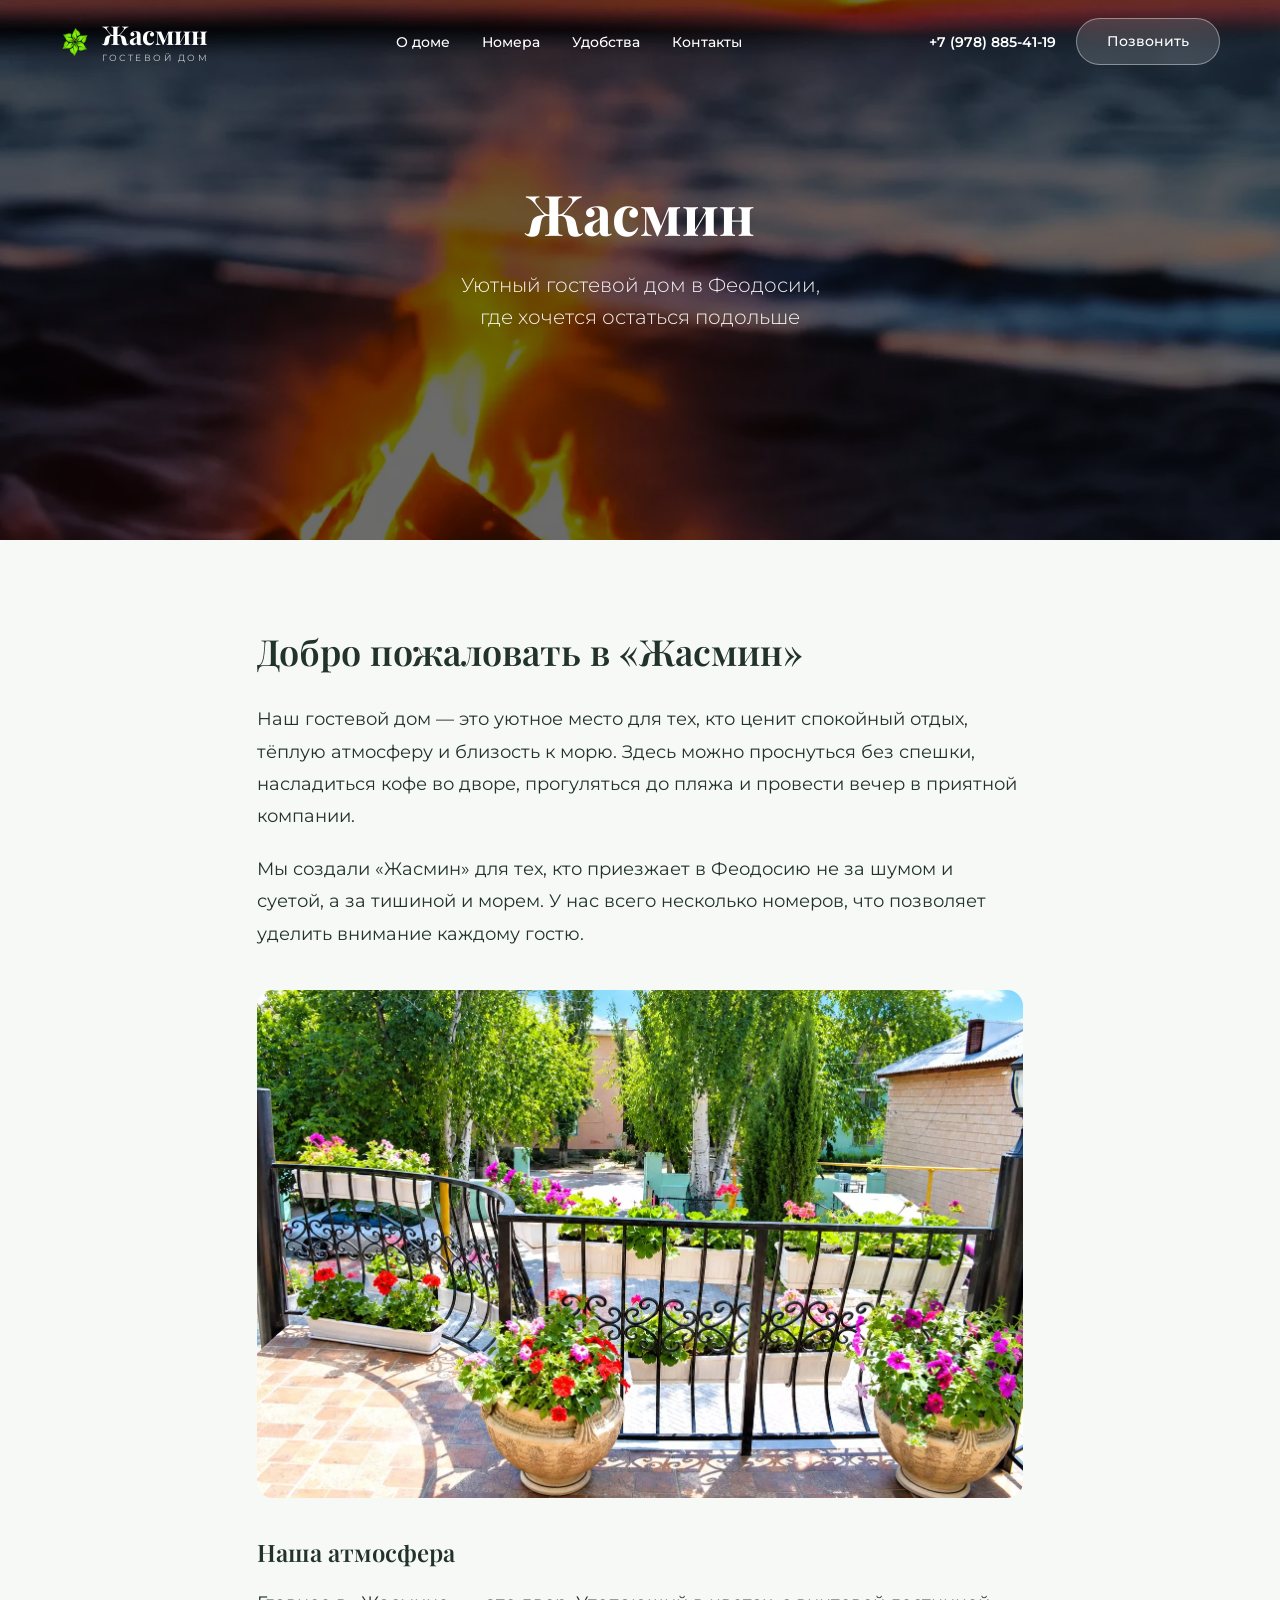
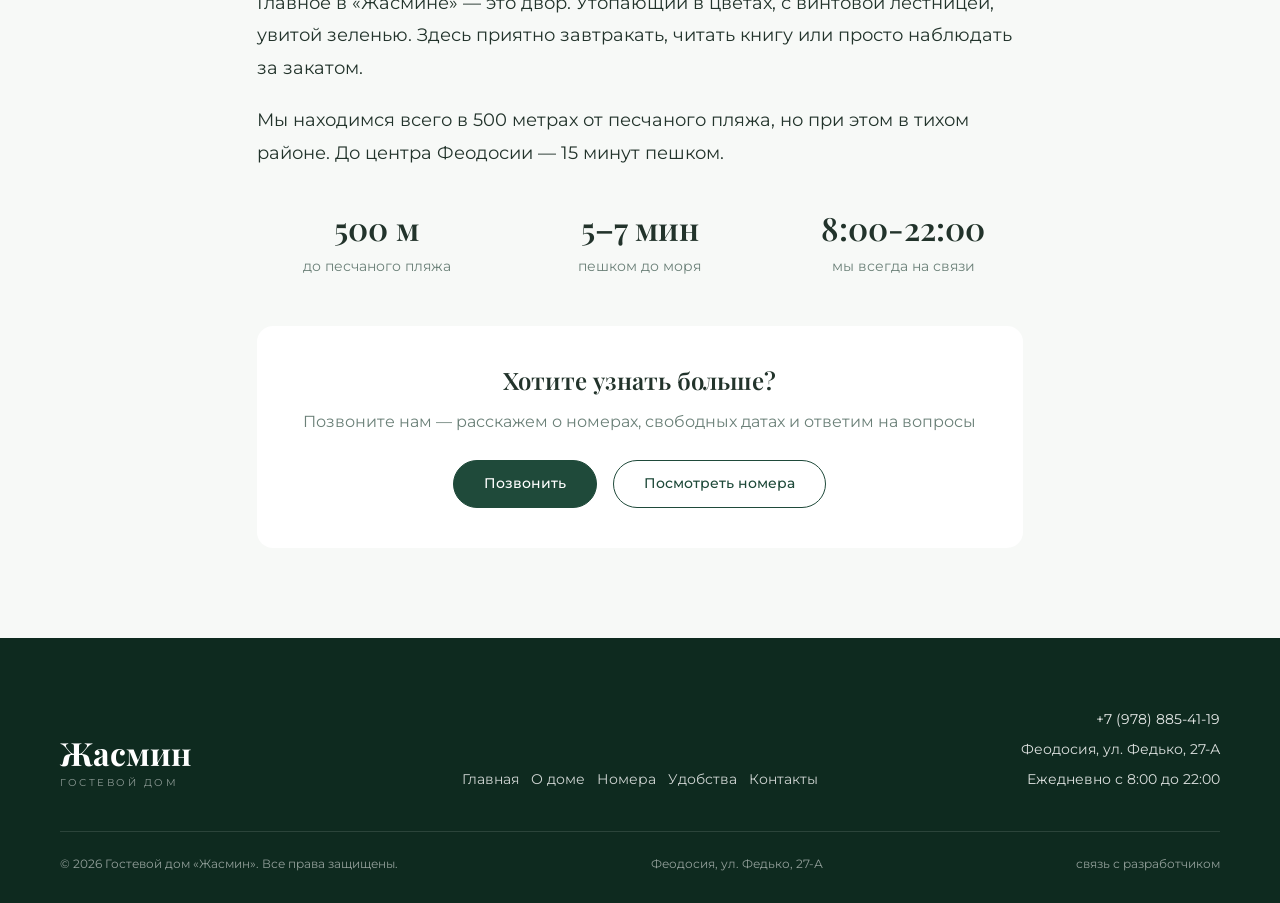
==== about.html @ f184b404 "first commit" ====
<!doctype html>
<html lang="ru">
  <head>
    <meta charset="UTF-8" />
    <meta name="viewport" content="width=device-width, initial-scale=1.0" />
    <title>О доме — Гостевой дом Жасмин в Феодосии</title>
    <meta
      name="description"
      content="Гостевой дом Жасмин в Феодосии — уютное место для тихого отдыха у моря. Узнайте больше о нашем доме и атмосфере."
    />
    <link rel="preconnect" href="https://fonts.googleapis.com" />
    <link rel="preconnect" href="https://fonts.gstatic.com" crossorigin />
    <link
      href="https://fonts.googleapis.com/css2?family=Montserrat:wght@300;400;500;600&family=Playfair+Display:wght@400;600;700&display=swap"
      rel="stylesheet"
    />
    <link rel="stylesheet" href="css/bootstrap.min.css" />
    <link rel="stylesheet" href="css/style.css" />
  </head>
  <body>
    <!-- HEADER -->
    <header class="header header--scrolled">
      <div class="container">
        <div class="header__inner">
          <a href="index.html" class="logo">
            <div class="logo__block">
              <img src="/img/logo.png" style="height: 30px" alt="logo" />
              <div class="logo__text">
                <span class="logo__name">Жасмин</span>
                <span class="logo__sub">гостевой дом</span>
              </div>
            </div>
          </a>
          <nav class="nav">
            <a href="about.html">О доме</a>
            <a href="apartaments.html">Номера</a>
            <a href="facilities.html">Удобства</a>
            <a href="contacts.html">Контакты</a>
          </nav>
          <div class="header__actions">
            <a href="tel:+79788854119" class="phone">+7 (978) 885-41-19</a>
            <a href="tel:+79788854119" class="btn btn--primary">Позвонить</a>
            <button class="burger" aria-label="Меню">
              <span></span><span></span><span></span>
            </button>
          </div>
        </div>
      </div>
    </header>

    <!-- PAGE HEADER -->
    <section class="hero" style="height: 60vh; min-height: 400px">
      <div class="hero__bg">
        <img src="img/about-hero.webp" alt="О доме Жасмин" />
      </div>
      <div class="hero__overlay"></div>
      <div class="hero__content">
        <h1 class="hero__title" style="font-size: 56px">Жасмин</h1>
        <p class="hero__desc">
          Уютный гостевой дом в Феодосии,<br />где хочется остаться подольше
        </p>
      </div>
    </section>

    <!-- MAIN CONTENT -->
    <section class="section">
      <div class="container">
        <div class="row">
          <div class="col-lg-8 mx-auto">
            <h2 style="margin-bottom: 30px">Добро пожаловать в «Жасмин»</h2>

            <p style="font-size: 18px; line-height: 1.8; margin-bottom: 20px">
              Наш гостевой дом — это уютное место для тех, кто ценит спокойный
              отдых, тёплую атмосферу и близость к морю. Здесь можно проснуться
              без спешки, насладиться кофе во дворе, прогуляться до пляжа и
              провести вечер в приятной компании.
            </p>

            <p style="font-size: 18px; line-height: 1.8; margin-bottom: 40px">
              Мы создали «Жасмин» для тех, кто приезжает в Феодосию не за шумом
              и суетой, а за тишиной и морем. У нас всего несколько номеров, что
              позволяет уделить внимание каждому гостю.
            </p>

            <img
              src="img/about-house.webp"
              alt="Двор гостевого дома"
              style="
                border-radius: var(--radius);
                margin-bottom: 40px;
                width: 100%;
              "
            />

            <h3 style="margin-bottom: 20px">Наша атмосфера</h3>

            <p style="font-size: 18px; line-height: 1.8; margin-bottom: 20px">
              Главное в «Жасмине» — это двор. Утопающий в цветах, с винтовой
              лестницей, увитой зеленью. Здесь приятно завтракать, читать книгу
              или просто наблюдать за закатом.
            </p>

            <p style="font-size: 18px; line-height: 1.8; margin-bottom: 40px">
              Мы находимся всего в 500 метрах от песчаного пляжа, но при этом в
              тихом районе. До центра Феодосии — 15 минут пешком.
            </p>

            <!-- Блок с характеристиками -->
            <div class="row g-4 mb-5">
              <div class="col-md-4 text-center">
                <h3
                  style="
                    font-size: 32px;
                    color: var(--color-olive);
                    margin-bottom: 8px;
                  "
                >
                  500 м
                </h3>
                <p style="font-size: 14px; color: var(--color-text-muted)">
                  до песчаного пляжа
                </p>
              </div>
              <div class="col-md-4 text-center">
                <h3
                  style="
                    font-size: 32px;
                    color: var(--color-olive);
                    margin-bottom: 8px;
                  "
                >
                  5–7 мин
                </h3>
                <p style="font-size: 14px; color: var(--color-text-muted)">
                  пешком до моря
                </p>
              </div>
              <div class="col-md-4 text-center">
                <h3
                  style="
                    font-size: 32px;
                    color: var(--color-olive);
                    margin-bottom: 8px;
                  "
                >
                  8:00-22:00
                </h3>
                <p style="font-size: 14px; color: var(--color-text-muted)">
                  мы всегда на связи
                </p>
              </div>
            </div>

            <!-- CTA -->
            <div
              style="
                background: var(--color-white);
                padding: 40px;
                border-radius: var(--radius);
                text-align: center;
              "
            >
              <h3 style="margin-bottom: 15px">Хотите узнать больше?</h3>
              <p style="color: var(--color-text-muted); margin-bottom: 25px">
                Позвоните нам — расскажем о номерах, свободных датах и ответим
                на вопросы
              </p>
              <div class="d-flex gap-3 justify-content-center flex-wrap">
                <a href="tel:+79788854119" class="btn btn--primary"
                  >Позвонить</a
                >
                <a href="apartaments.html" class="btn btn--outline"
                  >Посмотреть номера</a
                >
              </div>
            </div>
          </div>
        </div>
      </div>
    </section>

    <!-- FOOTER -->
    <footer class="footer">
      <div class="container">
        <div class="row g-4 footer__grid">
          <div class="col-md-4 footer__logo">
            <span class="logo__name">Жасмин</span>
            <span class="logo__sub">гостевой дом</span>
          </div>
          <div class="col-md-4">
            <div class="footer__nav">
              <a href="index.html">Главная</a>
              <a href="about.html">О доме</a>
              <a href="apartaments.html">Номера</a>
              <a href="facilities.html">Удобства</a>
              <a href="contacts.html">Контакты</a>
            </div>
          </div>
          <div class="col-md-4">
            <div class="footer__contacts">
              <a href="tel:+79788854119">+7 (978) 885-41-19</a>
              <p>Феодосия, ул. Федько, 27-А</p>
              <p>Ежедневно с 8:00 до 22:00</p>
            </div>
          </div>
        </div>
        <div class="footer__bottom">
          <p>© 2026 Гостевой дом «Жасмин». Все права защищены.</p>
          <p>Феодосия, ул. Федько, 27-А</p>
          <p>
            <a
              href="https://t.me/Spichka_AI"
              target="_blank"
              rel="noopener"
              class="dev-link"
            >
              связь с разработчиком
            </a>
          </p>
        </div>
      </div>
    </footer>

    <script src="js/index.js"></script>
  </body>
</html>
---- css/style.css ----
/* =========================================
   ЖАСМИН — Гостевой дом
   Стили поверх Bootstrap (только сетка)
   Палитра: «Изумрудный сад»
   ========================================= */

/* --- ПЕРЕМЕННЫЕ --- */
:root {
  --color-bg: #f7f9f7;
  --color-white: #ffffff;
  --color-primary: #1f4a3a;
  --color-primary-hover: #14332a;
  --color-accent: #c9a961;
  --color-highlight: #d4e0d6;
  --color-dark: #0e2a1f;
  --color-text: #22332b;
  --color-text-muted: #6b8078;

  --font-display: "Playfair Display", serif;
  --font-sans: "Montserrat", sans-serif;

  --container-width: 1200px;
  --radius: 16px;
  --radius-sm: 8px;
  --transition: all 0.3s ease;
}

/* =========================================
   ПЕРЕОПРЕДЕЛЕНИЕ BOOTSTRAP
   ========================================= */
*,
*::before,
*::after {
  box-sizing: border-box;
}
html {
  scroll-behavior: smooth;
}
html,
body {
  margin: 0;
  padding: 0;
}

body {
  font-family: var(--font-sans);
  background-color: var(--color-bg);
  color: var(--color-text);
  line-height: 1.6;
  font-size: 16px;
  -webkit-font-smoothing: antialiased;
  -moz-osx-font-smoothing: grayscale;
  overscroll-behavior-y: none;
}
@media (prefers-reduced-motion: reduce) {
  html {
    scroll-behavior: auto;
  }
  .fade-in {
    opacity: 1 !important;
    transform: none !important;
    transition: none !important;
  }
}
h1,
h2,
h3,
h4,
h5,
h6 {
  font-family: var(--font-display);
  font-weight: 600;
  line-height: 1.2;
  margin: 0;
  color: var(--color-text);
}

h1 {
  font-size: 56px;
}
h2 {
  font-size: 36px;
}
h3 {
  font-size: 24px;
}

p {
  margin: 0;
}

ul,
ol {
  margin: 0;
  padding: 0;
  list-style: none;
}

a {
  text-decoration: none;
  color: inherit;
  transition: var(--transition);
}

img {
  max-width: 100%;
  height: auto;
  display: block;
}

.container,
.container-fluid {
  max-width: var(--container-width);
  width: 100%;
  margin-left: auto;
  margin-right: auto;
  padding-left: 20px;
  padding-right: 20px;
}
.container-fluid {
  max-width: 100%;
}

.btn:focus,
.btn:focus-visible {
  box-shadow: none;
  outline: none;
}
.btn:focus-visible {
  outline: 2px solid var(--color-accent);
  outline-offset: 2px;
}
a.btn {
  text-decoration: none;
}

/* =========================================
   ТИПОГРАФИКА
   ========================================= */
.section-subtitle {
  font-size: 13px;
  text-transform: uppercase;
  letter-spacing: 3px;
  color: var(--color-accent);
  font-weight: 500;
  margin-bottom: 10px;
}

.section-title {
  font-size: 42px;
  margin-bottom: 20px;
  color: var(--color-text);
}

.subsection-title {
  font-size: 24px;
  margin: 30px 0 15px;
  color: var(--color-text);
}

/* =========================================
   КНОПКИ
   ========================================= */
.btn {
  display: inline-flex;
  align-items: center;
  justify-content: center;
  gap: 8px;
  padding: 13px 30px;
  border-radius: 50px;
  font-family: var(--font-sans);
  font-size: 14px;
  font-weight: 500;
  line-height: 1.4;
  cursor: pointer;
  border: 1.5px solid transparent;
  transition: var(--transition);
  text-align: center;
  white-space: nowrap;
}

.btn--primary {
  background-color: var(--color-primary);
  border-color: var(--color-primary);
  color: var(--color-white);
}
.btn--primary:hover {
  background-color: var(--color-primary-hover);
  border-color: var(--color-primary-hover);
  color: var(--color-white);
}

.btn--outline {
  background-color: transparent;
  border-color: var(--color-primary);
  color: var(--color-primary);
}
.btn--outline:hover {
  background-color: var(--color-primary);
  color: var(--color-white);
}

.btn--white {
  background-color: var(--color-white);
  border-color: var(--color-white);
  color: var(--color-primary);
}
.btn--white:hover {
  background-color: var(--color-accent);
  border-color: var(--color-accent);
  color: var(--color-dark);
}

.btn--whatsapp {
  background-color: #25d366;
  border-color: #25d366;
  color: #ffffff;
}
.btn--whatsapp:hover {
  background-color: #1da851;
  border-color: #1da851;
  color: #ffffff;
}

.btn--full {
  width: 100%;
}

/* Кнопка на тёмных фонах (hero, CTA) */
.hero .btn--primary,
.cta-section .btn--primary {
  background-color: #2d6b56;
  border: 1.5px solid rgba(255, 255, 255, 0.35);
  color: var(--color-white);
  box-shadow:
    0 8px 24px rgba(45, 107, 86, 0.5),
    0 0 0 1px rgba(255, 255, 255, 0.1) inset;
}
.hero .btn--primary:hover,
.cta-section .btn--primary:hover {
  background-color: #3a8566;
  border-color: rgba(255, 255, 255, 0.6);
  transform: translateY(-2px);
  box-shadow: 0 12px 32px rgba(45, 107, 86, 0.6);
}

/* =========================================
   HEADER
   ========================================= */
.header {
  position: fixed;
  top: 0;
  left: 0;
  width: 100%;
  z-index: 1000;
  padding: 18px 0;
  transition: var(--transition);
  background-color: transparent;
}

.header--scrolled {
  background-color: var(--color-bg);
  padding: 12px 0;
  box-shadow: 0 2px 20px rgba(14, 42, 31, 0.08);
}

.header__inner {
  display: flex;
  justify-content: space-between;
  align-items: center;
  gap: 20px;
}

.logo__block {
  display: flex;
  align-items: center;
  gap: 12px;
}
.logo__block img {
  height: 32px;
  width: auto;
}
.logo__text {
  display: flex;
  flex-direction: column;
  line-height: 1;
}
.logo__name {
  font-family: var(--font-display);
  font-size: 26px;
  font-weight: 700;
  line-height: 1;
  margin: 0;
  transition: color 0.3s ease;
}
.logo__sub {
  font-size: 9px;
  text-transform: uppercase;
  letter-spacing: 2.5px;
  margin-top: 5px;
  opacity: 0.75;
  transition: color 0.3s ease;
}

.nav {
  display: flex;
  gap: 32px;
  align-items: center;
}
.nav a {
  font-size: 14px;
  font-weight: 500;
  position: relative;
  transition: color 0.3s ease;
}
.nav a::after {
  content: "";
  position: absolute;
  left: 0;
  bottom: -4px;
  width: 0;
  height: 1px;
  background-color: var(--color-accent);
  transition: width 0.3s ease;
}
.nav a:hover::after {
  width: 100%;
}

.header__actions {
  display: flex;
  align-items: center;
  gap: 20px;
}
.phone {
  font-size: 14px;
  font-weight: 600;
  transition: color 0.3s ease;
}

/* Цвета хедера — ДО скролла (поверх фото) */
.header:not(.header--scrolled) .logo__name,
.header:not(.header--scrolled) .logo__sub,
.header:not(.header--scrolled) .nav a,
.header:not(.header--scrolled) .phone,
.header:not(.header--scrolled) .burger {
  color: var(--color-white);
}

/* Цвета хедера — ПОСЛЕ скролла */
.header--scrolled .logo__name,
.header--scrolled .logo__sub,
.header--scrolled .nav a,
.header--scrolled .phone,
.header--scrolled .burger {
  color: var(--color-primary);
}

.header:not(.header--scrolled) .btn--primary {
  background-color: rgba(255, 255, 255, 0.15);
  border-color: rgba(255, 255, 255, 0.4);
  color: var(--color-white);
  backdrop-filter: blur(10px);
}
.header:not(.header--scrolled) .btn--primary:hover {
  background-color: var(--color-white);
  border-color: var(--color-white);
  color: var(--color-primary);
}

.burger {
  display: none;
  background: none;
  border: none;
  cursor: pointer;
  flex-direction: column;
  gap: 5px;
  padding: 6px;
  color: inherit;
}
.burger span {
  display: block;
  width: 24px;
  height: 2px;
  background-color: currentColor;
  transition: var(--transition);
  border-radius: 2px;
}

/* =========================================
   HERO
   ========================================= */
.hero {
  position: relative;
  height: 60vh;
  min-height: 620px;
  display: flex;
  align-items: center;
  justify-content: center;
  text-align: center;
  color: var(--color-white);
  overflow: hidden;
}
.hero__bg {
  position: absolute;
  inset: 0;
  z-index: 0;
}
.hero__bg img {
  width: 100%;
  height: 100%;
  object-fit: cover;
}
.hero__overlay {
  position: absolute;
  inset: 0;
  background: rgba(0, 0, 0, 0.582);
  z-index: 1;
}
.hero__content {
  position: relative;
  z-index: 2;
  max-width: 820px;
  padding: 0 20px;
}
.hero__title {
  font-size: clamp(35px, 8vw, 96px);
  line-height: 1.1;
  margin: 15px 0 25px;
  color: var(--color-white);
  font-weight: 700;
}
.hero__desc {
  font-size: 20px;
  font-weight: 300;
  margin-bottom: 40px;
  color: rgba(255, 255, 255, 0.95);
}
.hero__address {
  margin-top: 32px;
  font-size: 14px;
  opacity: 0.85;
  display: inline-flex;
  align-items: center;
  justify-content: center;
  gap: 8px;
  color: var(--color-white);
}

/* =========================================
   СЕКЦИИ
   ========================================= */
.section {
  padding: 90px 0;
  background-color: var(--color-bg);
}
.section--white {
  background-color: var(--color-white);
}

/* =========================================
   ADVANTAGES
   ========================================= */
.advantages {
  padding: 70px 0 90px;
  background-color: var(--color-bg);
}
.advantage-item {
  display: flex;
  flex-direction: column;
  align-items: center;
  gap: 15px;
  padding: 20px;
  text-align: center;
}
.advantage-item__icon {
  width: 44px;
  height: 44px;
  color: var(--color-accent);
  stroke-width: 1.5;
}
.advantage-item__title {
  font-family: var(--font-display);
  font-size: 28px;
  margin: 0;
  color: var(--color-primary);
}
.advantage-item__desc {
  font-size: 14px;
  color: var(--color-text-muted);
}

/* =========================================
   ABOUT
   ========================================= */
.about__image img {
  border-radius: var(--radius);
  width: 100%;
  height: 100%;
  object-fit: cover;
  min-height: 300px;
}
.about__content h2 {
  margin-bottom: 20px;
  color: var(--color-text);
}
.about__content p {
  color: var(--color-text-muted);
  margin-bottom: 20px;
  font-size: 16px;
}

/* =========================================
   КАРТОЧКИ НОМЕРОВ
   ========================================= */
.room-card {
  background: var(--color-white);
  border-radius: var(--radius);
  overflow: hidden;
  box-shadow: 0 4px 24px rgba(14, 42, 31, 0.06);
  transition: var(--transition);
  display: flex;
  flex-direction: column;
  height: 100%;
  border: 1px solid rgba(14, 42, 31, 0.05);
}
.room-card:hover {
  transform: translateY(-6px);
  box-shadow: 0 16px 40px rgba(14, 42, 31, 0.12);
  border-color: var(--color-highlight);
}
.room-card__image {
  height: 240px;
  overflow: hidden;
  background: var(--color-highlight);
}
.room-card__image img {
  width: 100%;
  height: 100%;
  object-fit: cover;
  transition: transform 0.6s ease;
}
.room-card:hover .room-card__image img {
  transform: scale(1.06);
}
.room-card__content {
  padding: 26px;
  display: flex;
  flex-direction: column;
  flex-grow: 1;
}
.room-card__title {
  font-size: 22px;
  margin-bottom: 12px;
  color: var(--color-text);
}
.room-card__specs {
  display: flex;
  gap: 18px;
  font-size: 13px;
  color: var(--color-text-muted);
  margin-bottom: 20px;
  flex-wrap: wrap;
}
.room-card__price {
  font-family: var(--font-display);
  font-size: 22px;
  font-weight: 600;
  margin-top: auto;
  margin-bottom: 18px;
  color: var(--color-primary);
}
.room-card__price span {
  font-family: var(--font-sans);
  font-size: 12px;
  font-weight: 400;
  color: var(--color-text-muted);
}

/* =========================================
   ATMOSPHERE
   ========================================= */
.atmosphere {
  position: relative;
  height: 520px;
  display: flex;
  align-items: center;
  color: var(--color-white);
  overflow: hidden;
  margin: 90px 0;
}
.atmosphere__bg {
  position: absolute;
  inset: 0;
  z-index: 0;
}
.atmosphere__bg img {
  width: 100%;
  height: 100%;
  object-fit: cover;
}
.atmosphere__overlay {
  position: absolute;
  inset: 0;
  background: linear-gradient(
    90deg,
    rgba(14, 42, 31, 0.85) 0%,
    rgba(14, 42, 31, 0.55) 60%,
    rgba(14, 42, 31, 0.3) 100%
  );
  z-index: 1;
}
.atmosphere__content {
  position: relative;
  z-index: 2;
  max-width: 600px;
}
.atmosphere__content h2 {
  color: var(--color-white);
}

/* =========================================
   FACILITIES
   ========================================= */
.facility-item {
  display: flex;
  align-items: flex-start;
  gap: 14px;
  padding: 10px 0;
}
.facility-item__icon {
  width: 24px;
  height: 24px;
  color: var(--color-accent);
  flex-shrink: 0;
  margin-top: 2px;
}
.facility-item__text {
  font-size: 15px;
  color: var(--color-text);
}

/* =========================================
   LOCATION
   ========================================= */
.location__info p {
  margin-bottom: 15px;
  font-size: 15px;
  color: var(--color-text);
}
.location__map {
  border-radius: var(--radius);
  overflow: hidden;
  height: 420px;
  border: 1px solid var(--color-highlight);
}
.location__map iframe {
  width: 100%;
  height: 100%;
  border: none;
  display: block;
}

/* =========================================
   CTA SECTION
   ========================================= */
.cta-section {
  position: relative;
  padding: 110px 0;
  text-align: center;
  color: var(--color-white);
  overflow: hidden;
}
.cta-section__bg {
  position: absolute;
  inset: 0;
  z-index: 0;
}
.cta-section__bg img {
  width: 100%;
  height: 100%;
  object-fit: cover;
}
.cta-section__overlay {
  position: absolute;
  inset: 0;
  background: linear-gradient(
    180deg,
    rgba(14, 42, 31, 0.75) 0%,
    rgba(14, 42, 31, 0.85) 100%
  );
  z-index: 1;
}
.cta-section .container {
  position: relative;
  z-index: 2;
}
.cta-section h2 {
  color: var(--color-white);
}

/* =========================================
   FOOTER
   ========================================= */
.footer {
  background-color: var(--color-dark) !important;
  color: var(--color-white);
  padding: 70px 0 30px;
  margin-top: 0;
}
.footer * {
  color: inherit;
}
.footer__grid {
  margin-bottom: 40px;
}
.footer__logo {
  display: flex;
  justify-content: flex-end;
  flex-direction: column;
}
.footer__logo .logo__name {
  font-size: 32px;
  color: var(--color-white);
  display: block;
}
.footer__logo .logo__sub {
  display: block;
  font-size: 10px;
  text-transform: uppercase;
  letter-spacing: 2.5px;
  margin-top: 6px;
  color: rgba(255, 255, 255, 0.7);
}
.footer__nav {
  display: flex;
  gap: 12px;
  justify-content: center;
  flex-direction: row;
  height: 100%;
  align-items: flex-end;
}
.footer__nav a {
  font-size: 14px;
  color: rgba(255, 255, 255, 0.8);
  text-wrap: nowrap;
}
.footer__nav a:hover {
  color: var(--color-accent);
}
.footer__contacts {
  display: flex;
  flex-direction: column;
  align-items: flex-end;
  gap: 8px;
  font-size: 14px;
  color: rgba(255, 255, 255, 0.85);
}
.footer__contacts a {
  color: rgba(255, 255, 255, 0.9);
}
.footer__contacts a:hover {
  color: var(--color-accent);
}
.footer__bottom {
  border-top: 1px solid rgba(255, 255, 255, 0.12);
  padding-top: 22px;
  display: flex;
  justify-content: space-between;
  font-size: 12px;
  color: rgba(255, 255, 255, 0.55);
  flex-wrap: wrap;
  gap: 10px;
}

/* =========================================
   СОЦСЕТИ
   ========================================= */
.socials {
  display: flex;
  gap: 10px;
  margin-top: 15px;
  flex-wrap: wrap;
}
.socials__link {
  display: inline-flex;
  align-items: center;
  justify-content: center;
  width: 42px;
  height: 42px;
  border-radius: 50%;
  background-color: rgba(255, 255, 255, 0.08);
  color: var(--color-white);
  transition: var(--transition);
  text-decoration: none;
  border: 1px solid rgba(255, 255, 255, 0.1);
}
.socials__link svg {
  width: 20px;
  height: 20px;
  display: block;
}
.socials__link:hover {
  transform: translateY(-3px);
  color: var(--color-white);
  border-color: transparent;
}
.socials__link--vk:hover {
  background-color: #0077ff;
}
.socials__link--tg:hover {
  background-color: #0088cc;
}
.socials__link--wa:hover {
  background-color: #25d366;
}
.socials__link--viber:hover {
  background-color: #7360f2;
}
.socials__link--max:hover {
  background-color: #8b00ff;
}

.socials--cta {
  justify-content: center;
  margin-top: 12px;
}
.socials--cta .socials__link {
  background-color: rgba(255, 255, 255, 0.15);
  backdrop-filter: blur(10px);
  border-color: rgba(255, 255, 255, 0.25);
}

/* =========================================
   ФИЛЬТРЫ
   ========================================= */
.filters {
  display: flex;
  justify-content: flex-start;
  flex-wrap: wrap;
  gap: 30px;
  margin-bottom: 45px;
  padding-bottom: 25px;
  border-bottom: 1px solid var(--color-highlight);
}
.filters__group {
  display: flex;
  gap: 10px;
  align-items: center;
  flex-wrap: wrap;
}
.filters__label {
  font-size: 14px;
  color: var(--color-text-muted);
  margin-right: 5px;
}
.filter-btn {
  background: transparent;
  border: 1.5px solid var(--color-highlight);
  padding: 8px 18px;
  border-radius: 50px;
  cursor: pointer;
  font-family: var(--font-sans);
  font-size: 13px;
  color: var(--color-text);
  transition: var(--transition);
}
.filter-btn:hover,
.filter-btn.active {
  background: var(--color-primary);
  border-color: var(--color-primary);
  color: var(--color-white);
}

/* =========================================
   СТРАНИЦА НОМЕРА
   ========================================= */
.room-page {
  padding: 120px 0 80px;
  min-height: 60vh;
  background: var(--color-bg);
}
.room-loading {
  text-align: center;
  padding: 60px 20px;
  color: var(--color-text-muted);
  font-size: 16px;
}
.breadcrumbs {
  font-size: 14px;
  color: var(--color-text-muted);
  margin-bottom: 30px;
}
.breadcrumbs a {
  color: var(--color-primary);
  text-decoration: underline;
  text-decoration-color: var(--color-accent);
  text-underline-offset: 3px;
}
.breadcrumbs span {
  margin: 0 6px;
}

.room-title {
  font-size: 42px;
  margin-bottom: 15px;
  color: var(--color-text);
}
.room-specs-large {
  display: flex;
  flex-wrap: wrap;
  gap: 20px;
  font-size: 15px;
  color: var(--color-text-muted);
  margin-bottom: 30px;
}

.room-gallery-container {
  margin-bottom: 40px;
}
.room-gallery-main {
  width: 100%;
  height: 470px;
  border-radius: var(--radius);
  overflow: hidden;
  margin-bottom: 15px;
  background: var(--color-white);
  box-shadow: 0 8px 30px rgba(14, 42, 31, 0.08);
}
.room-gallery-main img {
  width: 100%;
  height: 100%;
  object-fit: cover;
  transition: opacity 0.3s ease;
}
.room-gallery-thumbs {
  display: grid;
  grid-template-columns: repeat(4, 1fr);
  gap: 12px;
}
.room-gallery-thumbs .thumb {
  width: 100%;
  height: 100px;
  object-fit: cover;
  border-radius: var(--radius-sm);
  cursor: pointer;
  opacity: 0.6;
  transition: var(--transition);
  border: 2px solid transparent;
}
.room-gallery-thumbs .thumb:hover,
.room-gallery-thumbs .thumb.active {
  opacity: 1;
  border-color: var(--color-accent);
}

.room-description {
  font-size: 16px;
  line-height: 1.8;
  color: var(--color-text-muted);
  margin-bottom: 20px;
}
.amenities-list {
  display: grid;
  grid-template-columns: 1fr 1fr;
  gap: 15px;
  font-size: 15px;
  color: var(--color-text);
}

.room-sidebar {
  position: sticky;
  top: 100px;
}
.booking-card {
  background: var(--color-white);
  padding: 32px;
  border-radius: var(--radius);
  box-shadow: 0 12px 40px rgba(14, 42, 31, 0.1);
  border: 1px solid var(--color-highlight);
}
.booking-card__label {
  font-size: 12px;
  text-transform: uppercase;
  letter-spacing: 2px;
  color: var(--color-text-muted);
  margin-bottom: 6px;
}
.booking-card__price {
  font-family: var(--font-display);
  font-size: 30px;
  font-weight: 600;
  margin-bottom: 22px;
  color: var(--color-primary);
}
.booking-card__price span {
  font-family: var(--font-sans);
  font-size: 14px;
  font-weight: 400;
  color: var(--color-text-muted);
}
.booking-card__hint {
  font-size: 14px;
  color: var(--color-text-muted);
  line-height: 1.6;
  margin-bottom: 22px;
  padding-bottom: 22px;
  border-bottom: 1px solid var(--color-highlight);
}
.contact-btn {
  margin-bottom: 12px;
  padding: 14px 20px;
  font-size: 15px;
}
.booking-card__phone {
  display: block;
  text-align: center;
  margin-top: 22px;
  padding-top: 22px;
  border-top: 1px solid var(--color-highlight);
  font-family: var(--font-display);
  font-size: 22px;
  font-weight: 600;
  color: var(--color-primary);
  text-decoration: none;
}
.booking-card__phone:hover {
  color: var(--color-accent);
}
.booking-card__worktime {
  text-align: center;
  font-size: 12px;
  color: var(--color-text-muted);
  margin-top: 6px;
}

/* =========================================
   АНИМАЦИЯ
   ========================================= */
/* =========================================
   АНИМАЦИЯ ПОЯВЛЕНИЯ
   ========================================= */
/* =========================================
   ПЛАВНОСТЬ И АНИМАЦИИ
   ========================================= */

/* --- Плавный скролл по якорям --- */
html {
  scroll-behavior: smooth;
}

body {
  overscroll-behavior-y: none;
}

/* --- Уважение к prefers-reduced-motion --- */
@media (prefers-reduced-motion: reduce) {
  html {
    scroll-behavior: auto;
  }
  .fade-in,
  #rooms-preview > *,
  #rooms-grid > * {
    opacity: 1 !important;
    transform: none !important;
    transition: none !important;
  }
}

/* --- Появление секций при скролле --- */
.fade-in {
  opacity: 0;
  transform: translateY(30px);
  transition:
    opacity 1s cubic-bezier(0.22, 1, 0.36, 1),
    transform 1s cubic-bezier(0.22, 1, 0.36, 1);
  will-change: opacity, transform;
}
.fade-in.visible {
  opacity: 1;
  transform: translateY(0);
}

/* --- Карточки номеров: каскадное появление --- */
#rooms-preview > *,
#rooms-grid > * {
  opacity: 0;
  transform: translateY(30px);
  transition:
    opacity 0.9s cubic-bezier(0.22, 1, 0.36, 1),
    transform 0.9s cubic-bezier(0.22, 1, 0.36, 1);
}
#rooms-preview > *.visible,
#rooms-grid > *.visible {
  opacity: 1;
  transform: translateY(0);
}

/* Стаггер: карточки появляются по одной */
#rooms-preview > *:nth-child(1),
#rooms-grid > *:nth-child(1) {
  transition-delay: 0s;
}
#rooms-preview > *:nth-child(2),
#rooms-grid > *:nth-child(2) {
  transition-delay: 0.08s;
}
#rooms-preview > *:nth-child(3),
#rooms-grid > *:nth-child(3) {
  transition-delay: 0.16s;
}
#rooms-preview > *:nth-child(4),
#rooms-grid > *:nth-child(4) {
  transition-delay: 0.24s;
}
#rooms-preview > *:nth-child(5),
#rooms-grid > *:nth-child(5) {
  transition-delay: 0.32s;
}
#rooms-preview > *:nth-child(6),
#rooms-grid > *:nth-child(6) {
  transition-delay: 0.4s;
}

/* --- Мягкие hover-переходы для кнопок --- */
.btn {
  transition:
    background-color 0.35s cubic-bezier(0.22, 1, 0.36, 1),
    color 0.35s cubic-bezier(0.22, 1, 0.36, 1),
    border-color 0.35s cubic-bezier(0.22, 1, 0.36, 1),
    transform 0.35s cubic-bezier(0.22, 1, 0.36, 1),
    box-shadow 0.35s cubic-bezier(0.22, 1, 0.36, 1);
}

/* --- Мягкий hover для карточек номеров --- */
.room-card {
  transition:
    transform 0.45s cubic-bezier(0.22, 1, 0.36, 1),
    box-shadow 0.45s cubic-bezier(0.22, 1, 0.36, 1),
    border-color 0.45s cubic-bezier(0.22, 1, 0.36, 1);
}
.room-card__image img {
  transition: transform 0.8s cubic-bezier(0.22, 1, 0.36, 1);
}

/* --- Плавные ссылки в хедере --- */
.nav a,
.phone,
.footer__nav a,
.footer__contacts a,
.socials__link {
  transition:
    color 0.35s cubic-bezier(0.22, 1, 0.36, 1),
    background-color 0.35s cubic-bezier(0.22, 1, 0.36, 1),
    transform 0.35s cubic-bezier(0.22, 1, 0.36, 1);
  text-wrap: nowrap;
}

/* =========================================
   АДАПТИВ
   ========================================= */
@media (max-width: 992px) {
  .room-sidebar {
    position: static;
    margin-top: 40px;
  }
  .text__blocks {
    width: 50% !important;
  }
  .burger {
    display: flex;
  }
  .nav {
    display: none;
    position: absolute;
    top: 100%;
    left: 0;
    width: 100%;
    background: var(--color-white);
    flex-direction: column;
    padding: 30px;
    gap: 20px;
    box-shadow: 0 10px 30px rgba(14, 42, 31, 0.15);
    border-top: 1px solid var(--color-highlight);
  }
  .nav.active {
    display: flex;
  }
  .nav a {
    color: var(--color-primary) !important;
    font-size: 16px;
  }
  .nav a::after {
    display: none;
  }
}

@media (max-width: 768px) {
  h1 {
    font-size: 35px !important;
  }
  h2 {
    font-size: 28px;
  }
  .section-title {
    font-size: 32px;
  }
  .section {
    padding: 60px 0;
  }

  .header__actions .phone {
    display: none;
  }

  .atmosphere {
    height: 420px;
    margin: 60px 0;
  }
  .atmosphere__content h2 {
    font-size: 30px !important;
  }
  .hero__desc {
    font-size: 16px;
  }
  .hero__title {
    margin-top: 40px;
  }

  .filters {
    gap: 15px;
  }
  .filters__group {
    width: 100%;
  }

  .room-page {
    padding: 90px 0 60px;
  }
  .room-title {
    font-size: 32px;
  }
  .room-gallery-main {
    height: 300px;
  }
  .room-gallery-thumbs {
    grid-template-columns: repeat(3, 1fr);
  }
  .room-gallery-thumbs .thumb {
    height: 80px;
  }
  .amenities-list {
    grid-template-columns: 1fr;
  }

  .footer__bottom {
    flex-direction: column;
    align-items: center;
    text-align: center;
  }
  .footer__nav,
  .footer__contacts {
    align-items: flex-start;
    text-align: left;
  }
  .socials {
    justify-content: center;
  }
  .text__blocks {
    width: 100% !important;
  }
  .advantage-item {
    padding: 15px 0;
  }
}

/* =========================================
   ЖЁСТКИЙ ФИКС ДЛЯ ROOM.HTML ПО ID
   Эти правила всегда перебивают всё остальное
   ========================================= */

#room__text,
#room__sub,
.room__burger {
  color: var(--color-primary) !important;
}

#room__text:hover,
#room__sub:hover {
  color: var(--color-primary) !important;
}

/* И на всякий случай — весь текст внутри хедера на странице номера */
.page--room .header--scrolled .nav a,
.page--room .header--scrolled .phone {
  color: var(--color-primary) !important;
}

.page--room .header--scrolled .btn--primary {
  background-color: var(--color-primary) !important;
  border-color: var(--color-primary) !important;
  color: var(--color-white) !important;
}
/* =========================================
   UI-ДОРАБОТКИ: фильтры, бургер, крошки
   ========================================= */

/* ---------- 1. ФИЛЬТРЫ — две строки, каждая скроллится ---------- */
@media (max-width: 768px) {
  .filters {
    display: flex;
    flex-direction: column;
    gap: 14px;
    padding-bottom: 20px;
    margin-bottom: 30px;
    border-bottom: 1px solid var(--color-highlight);

    flex-wrap: nowrap;
    overflow-x: visible;
    overflow-y: visible;
  }

  .filters::before,
  .filters::after {
    display: none;
  }

  /* Каждая группа — отдельная строка со своим скроллом */
  .filters__group {
    display: flex;
    flex-wrap: nowrap;
    align-items: center;
    gap: 8px;

    overflow-x: auto;
    overflow-y: hidden;
    padding: 4px 0 8px;

    -webkit-overflow-scrolling: touch;
    scrollbar-width: none;
    -ms-overflow-style: none;
  }

  .filters__group::-webkit-scrollbar {
    display: none;
  }

  /* Подпись "Гости:" / "Категория:" — обычный первый элемент */
  .filters__label {
    flex-shrink: 0;
    white-space: nowrap;
    margin-right: 6px;
    font-weight: 500;
    color: var(--color-text);
    font-size: 14px;
  }

  .filter-btn {
    flex-shrink: 0;
    white-space: nowrap;
  }
}

/* ---------- 2. МОБИЛЬНОЕ МЕНЮ — стеклянное, плавное ---------- */
@media (max-width: 992px) {
  /* Перебиваем старые правила .nav для мобильных */
  .nav {
    position: absolute;
    top: calc(100% + 8px);
    left: 16px;
    right: 16px;

    background-color: rgba(14, 42, 31, 0.88);
    -webkit-backdrop-filter: blur(24px) saturate(180%);
    backdrop-filter: blur(24px) saturate(180%);

    border: 1px solid rgba(255, 255, 255, 0.15);
    border-radius: 20px;
    padding: 12px;
    box-shadow: 0 20px 60px rgba(0, 0, 0, 0.35);

    display: flex;
    flex-direction: column;
    gap: 4px;

    /* Плавное появление */
    opacity: 0;
    visibility: hidden;
    transform: translateY(-12px) scale(0.98);
    transform-origin: top center;
    pointer-events: none;
    transition:
      opacity 0.4s cubic-bezier(0.22, 1, 0.36, 1),
      transform 0.4s cubic-bezier(0.22, 1, 0.36, 1),
      visibility 0s linear 0.4s;
  }

  .nav.active {
    opacity: 1;
    visibility: visible;
    transform: translateY(0) scale(1);
    pointer-events: auto;
    transition:
      opacity 0.4s cubic-bezier(0.22, 1, 0.36, 1),
      transform 0.4s cubic-bezier(0.22, 1, 0.36, 1),
      visibility 0s linear 0s;
  }

  /* Ссылки внутри — стеклянные плитки */
  .nav a {
    color: var(--color-white) !important;
    font-size: 16px;
    font-weight: 500;
    padding: 14px 18px;
    width: 100%;
    border-radius: 14px;
    text-align: left;
    transition:
      background-color 0.3s cubic-bezier(0.22, 1, 0.36, 1),
      transform 0.3s cubic-bezier(0.22, 1, 0.36, 1);
  }

  .nav a:hover,
  .nav a:active {
    background-color: rgba(255, 255, 255, 0.1);
    transform: translateX(4px);
  }

  .nav a::after {
    display: none;
  }

  /* ---------- 2.1 Бургер превращается в крестик ---------- */
  .burger span {
    transition:
      transform 0.35s cubic-bezier(0.22, 1, 0.36, 1),
      opacity 0.25s ease;
  }

  .burger.active span:nth-child(1) {
    transform: translateY(7px) rotate(45deg);
  }
  .burger.active span:nth-child(2) {
    opacity: 0;
    transform: scaleX(0);
  }
  .burger.active span:nth-child(3) {
    transform: translateY(-7px) rotate(-45deg);
  }
}

/* ---------- 3. ХЛЕБНЫЕ КРОШКИ — обрезка с «…» ---------- */
.breadcrumbs {
  display: flex;
  align-items: center;
  gap: 6px;
  overflow: hidden;
  white-space: nowrap;
  max-width: 100%;
  font-size: 14px;
  color: var(--color-text-muted);
  margin-bottom: 30px;
}

.breadcrumbs a {
  flex-shrink: 0;
  color: var(--color-primary);
  text-decoration: underline;
  text-decoration-color: var(--color-accent);
  text-underline-offset: 3px;
}

.breadcrumbs span {
  flex-shrink: 0;
  margin: 0;
}

/* Все промежуточные разделители — не сжимаются */
.breadcrumbs > *:not(:last-child) {
  flex-shrink: 0;
}

/* Последний элемент (название номера) — сжимается и обрезается с «…» */
.breadcrumbs > *:last-child {
  flex-shrink: 1;
  min-width: 0;
  overflow: hidden;
  text-overflow: ellipsis;
  white-space: nowrap;
}

@media (max-width: 768px) {
  .breadcrumbs {
    font-size: 13px;
  }
}
/* =========================================
   ЛАЙТБОКС — просмотр фото на весь экран
   ========================================= */
.lightbox {
  position: fixed;
  inset: 0;
  z-index: 10000;
  display: flex;
  align-items: center;
  justify-content: center;
  background: rgba(0, 0, 0, 0.92);
  -webkit-backdrop-filter: blur(8px);
  backdrop-filter: blur(8px);
  opacity: 0;
  visibility: hidden;
  transition:
    opacity 0.35s cubic-bezier(0.22, 1, 0.36, 1),
    visibility 0s linear 0.35s;
  touch-action: pan-y;
  user-select: none;
}

.lightbox.is-open {
  opacity: 1;
  visibility: visible;
  transition:
    opacity 0.35s cubic-bezier(0.22, 1, 0.36, 1),
    visibility 0s linear 0s;
}

.lightbox__content {
  position: relative;
  width: 100%;
  height: 100%;
  display: flex;
  align-items: center;
  justify-content: center;
  padding: 70px 80px;
}

.lightbox__img {
  max-width: 100%;
  max-height: 100%;
  object-fit: contain;
  border-radius: 8px;
  box-shadow: 0 20px 60px rgba(0, 0, 0, 0.6);
  transition: opacity 0.3s ease;
  user-select: none;
  -webkit-user-drag: none;
}

.lightbox__close,
.lightbox__prev,
.lightbox__next {
  position: absolute;
  background: rgba(255, 255, 255, 0.12);
  color: #fff;
  border: 1px solid rgba(255, 255, 255, 0.2);
  border-radius: 50%;
  width: 48px;
  height: 48px;
  cursor: pointer;
  font-size: 22px;
  line-height: 1;
  display: flex;
  align-items: center;
  justify-content: center;
  transition:
    background 0.25s ease,
    transform 0.25s ease,
    border-color 0.25s ease;
  -webkit-backdrop-filter: blur(10px);
  backdrop-filter: blur(10px);
  z-index: 2;
  padding: 0;
}

.lightbox__close {
  top: 20px;
  right: 20px;
}
.lightbox__prev {
  left: 20px;
  top: 50%;
  transform: translateY(-50%);
}
.lightbox__next {
  right: 20px;
  top: 50%;
  transform: translateY(-50%);
}

.lightbox__close:hover,
.lightbox__prev:hover,
.lightbox__next:hover {
  background: rgba(255, 255, 255, 0.25);
  border-color: rgba(255, 255, 255, 0.4);
}
.lightbox__prev:hover {
  transform: translateY(-50%) scale(1.08);
}
.lightbox__next:hover {
  transform: translateY(-50%) scale(1.08);
}
.lightbox__close:hover {
  transform: scale(1.08);
}

.lightbox__counter {
  position: absolute;
  top: 28px;
  left: 50%;
  transform: translateX(-50%);
  color: rgba(255, 255, 255, 0.9);
  font-size: 13px;
  font-weight: 500;
  letter-spacing: 1.5px;
  background: rgba(0, 0, 0, 0.45);
  padding: 8px 18px;
  border-radius: 50px;
  -webkit-backdrop-filter: blur(10px);
  backdrop-filter: blur(10px);
  border: 1px solid rgba(255, 255, 255, 0.15);
}

/* Скрываем навигацию, если фото одно */
.lightbox.is-single .lightbox__prev,
.lightbox.is-single .lightbox__next,
.lightbox.is-single .lightbox__counter {
  display: none;
}

/* Блокируем скролл страницы, пока открыт лайтбокс */
body.lightbox-open {
  overflow: hidden;
}

/* Курсор-лупа на кликабельных фото */
#mainRoomImage,
.room-card__image img,
.room-gallery-thumbs .thumb {
  cursor: zoom-in;
}

@media (max-width: 768px) {
  .lightbox__content {
    padding: 70px 12px;
  }
  .lightbox__close,
  .lightbox__prev,
  .lightbox__next {
    width: 42px;
    height: 42px;
    font-size: 20px;
  }
  .lightbox__close {
    top: 12px;
    right: 12px;
  }
  .lightbox__prev {
    left: 8px;
  }
  .lightbox__next {
    right: 8px;
  }
  .lightbox__counter {
    top: 16px;
    font-size: 12px;
    padding: 6px 14px;
  }
  .footer__logo,
  .footer__contacts {
    align-items: center;
  }
}
/* =========================================
   ЛАЙТБОКС — ПЛАВНЫЕ ПЕРЕХОДЫ
   ========================================= */

/* Контент лайтбокса — мягкий zoom-in при открытии */
.lightbox__content {
  transform: scale(0.94);
  transition: transform 0.45s cubic-bezier(0.22, 1, 0.36, 1);
}
.lightbox.is-open .lightbox__content {
  transform: scale(1);
}

/* Само изображение — базовая плавность */
.lightbox__img {
  transition:
    opacity 0.32s cubic-bezier(0.22, 1, 0.36, 1),
    transform 0.42s cubic-bezier(0.22, 1, 0.36, 1);
  will-change: opacity, transform;
}

/* --- Уход старого фото --- */
.lightbox__img.is-fading-next {
  opacity: 0;
  transform: translateX(-28px) scale(0.97);
}
.lightbox__img.is-fading-prev {
  opacity: 0;
  transform: translateX(28px) scale(0.97);
}
.lightbox__img.is-fading {
  opacity: 0;
  transform: scale(0.95);
}

/* --- Появление нового фото (стартовая позиция) --- */
.lightbox__img.is-appearing-from-next {
  opacity: 0;
  transform: translateX(28px) scale(0.97);
}
.lightbox__img.is-appearing-from-prev {
  opacity: 0;
  transform: translateX(-28px) scale(0.97);
}
.lightbox__img.is-appearing {
  opacity: 0;
  transform: scale(0.95);
}

/* Плавное появление кнопок навигации */
.lightbox__close,
.lightbox__prev,
.lightbox__next,
.lightbox__counter {
  opacity: 0;
  transition:
    opacity 0.35s cubic-bezier(0.22, 1, 0.36, 1),
    background 0.25s ease,
    transform 0.25s ease,
    border-color 0.25s ease;
}
.lightbox.is-open .lightbox__close,
.lightbox.is-open .lightbox__prev,
.lightbox.is-open .lightbox__next,
.lightbox.is-open .lightbox__counter {
  opacity: 1;
}

/* На мобильных кнопки появляются чуть раньше — они меньше */
@media (max-width: 768px) {
  .lightbox__content {
    transform: scale(0.96);
  }
}

@media (max-width: 430px) {
  .logo__block img {
    display: none;
  }
}
/* =========================================
   СОЦСЕТИ НА СВЕТЛОМ ФОНЕ (contacts.html)
   Жёсткий фикс — иконки видны
   ========================================= */
.socials--dark-text .socials__link,
body .socials--dark-text .socials__link {
  background-color: rgba(31, 74, 58, 0.08) !important;
  color: var(--color-primary) !important;
  border: 1px solid rgba(31, 74, 58, 0.15) !important;
}

.socials--dark-text .socials__link svg {
  color: var(--color-primary) !important;
  fill: currentColor;
}

.socials--dark-text .socials__link:hover,
body .socials--dark-text .socials__link:hover {
  background-color: var(--color-primary) !important;
  color: var(--color-white) !important;
  border-color: var(--color-primary) !important;
}

.socials--dark-text .socials__link:hover svg {
  color: var(--color-white) !important;
}

/* Фирменные цвета при наведении остаются */
.socials--dark-text .socials__link--vk:hover {
  background-color: #0077ff !important;
  border-color: #0077ff !important;
}
.socials--dark-text .socials__link--tg:hover {
  background-color: #0088cc !important;
  border-color: #0088cc !important;
}
.socials--dark-text .socials__link--wa:hover {
  background-color: #25d366 !important;
  border-color: #25d366 !important;
}
.socials--dark-text .socials__link--viber:hover {
  background-color: #7360f2 !important;
  border-color: #7360f2 !important;
}
.socials--dark-text .socials__link--max:hover {
  background-color: #8b00ff !important;
  border-color: #8b00ff !important;
}
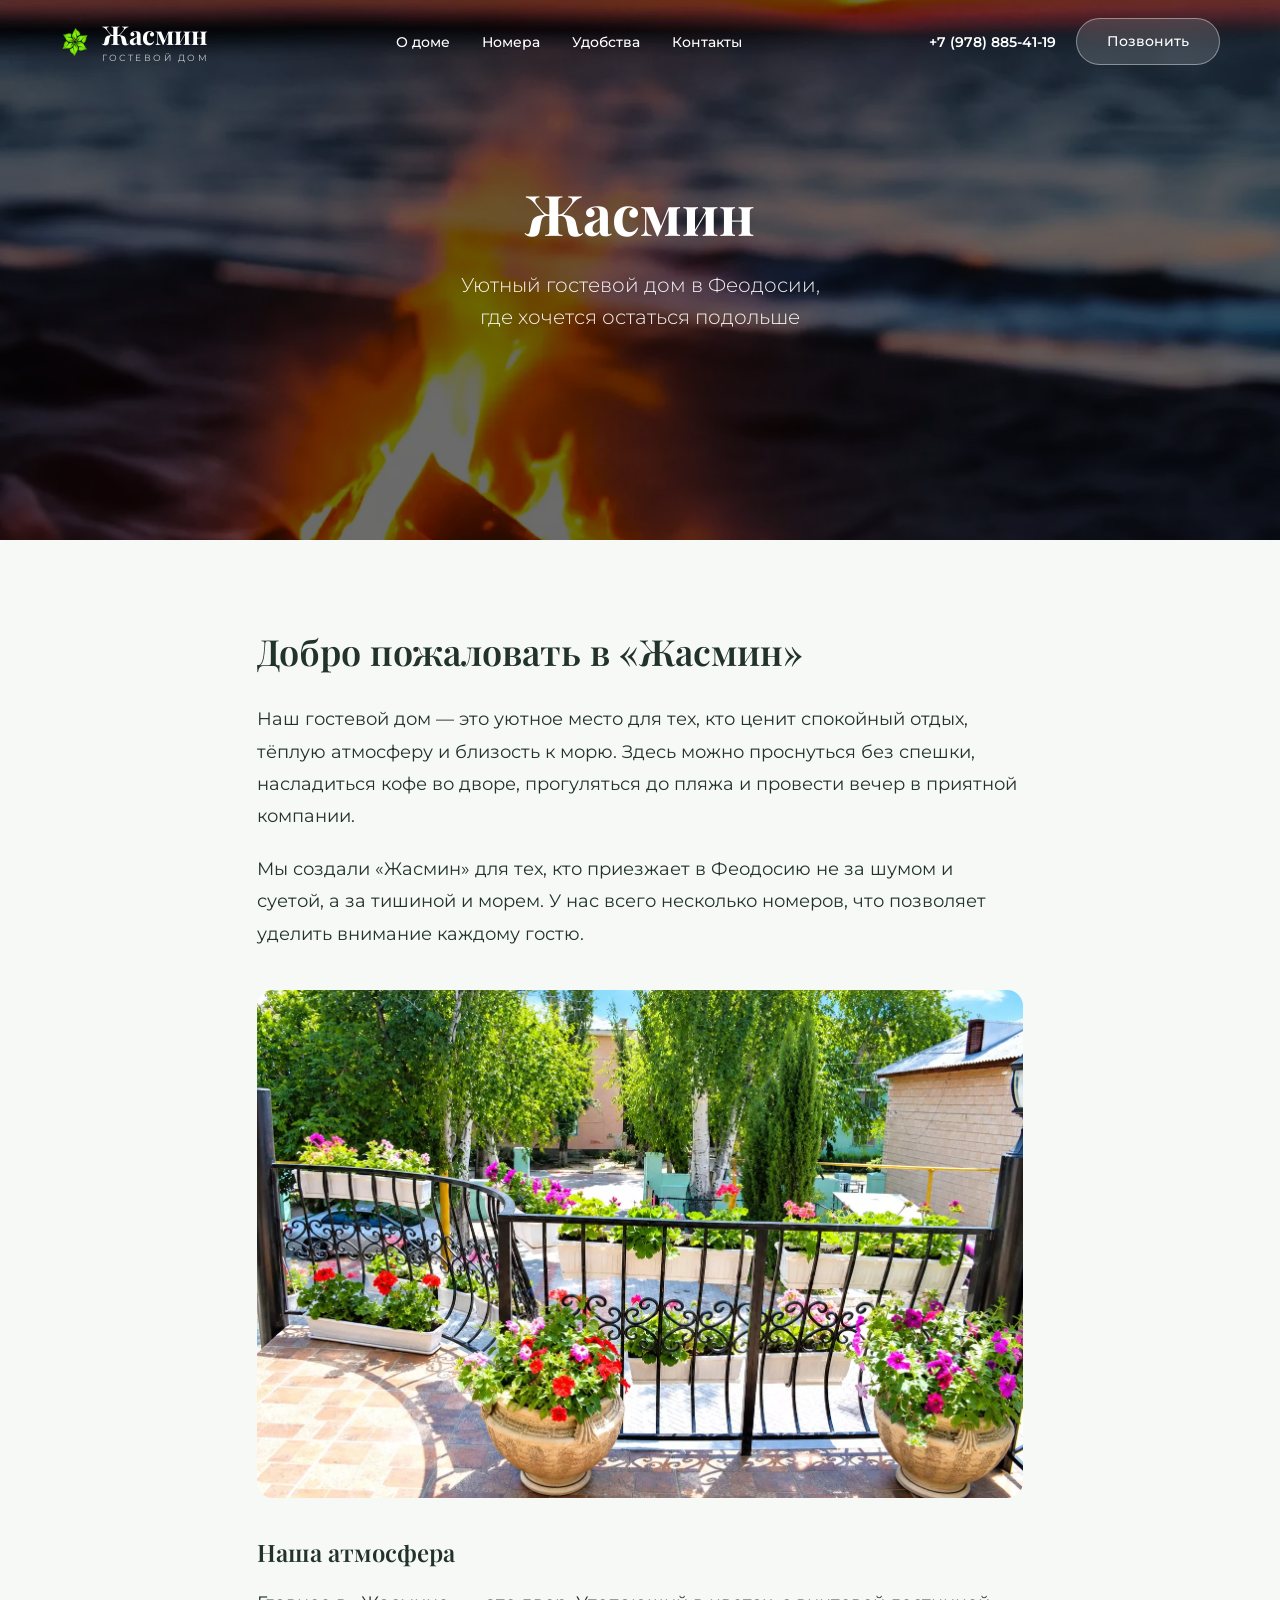
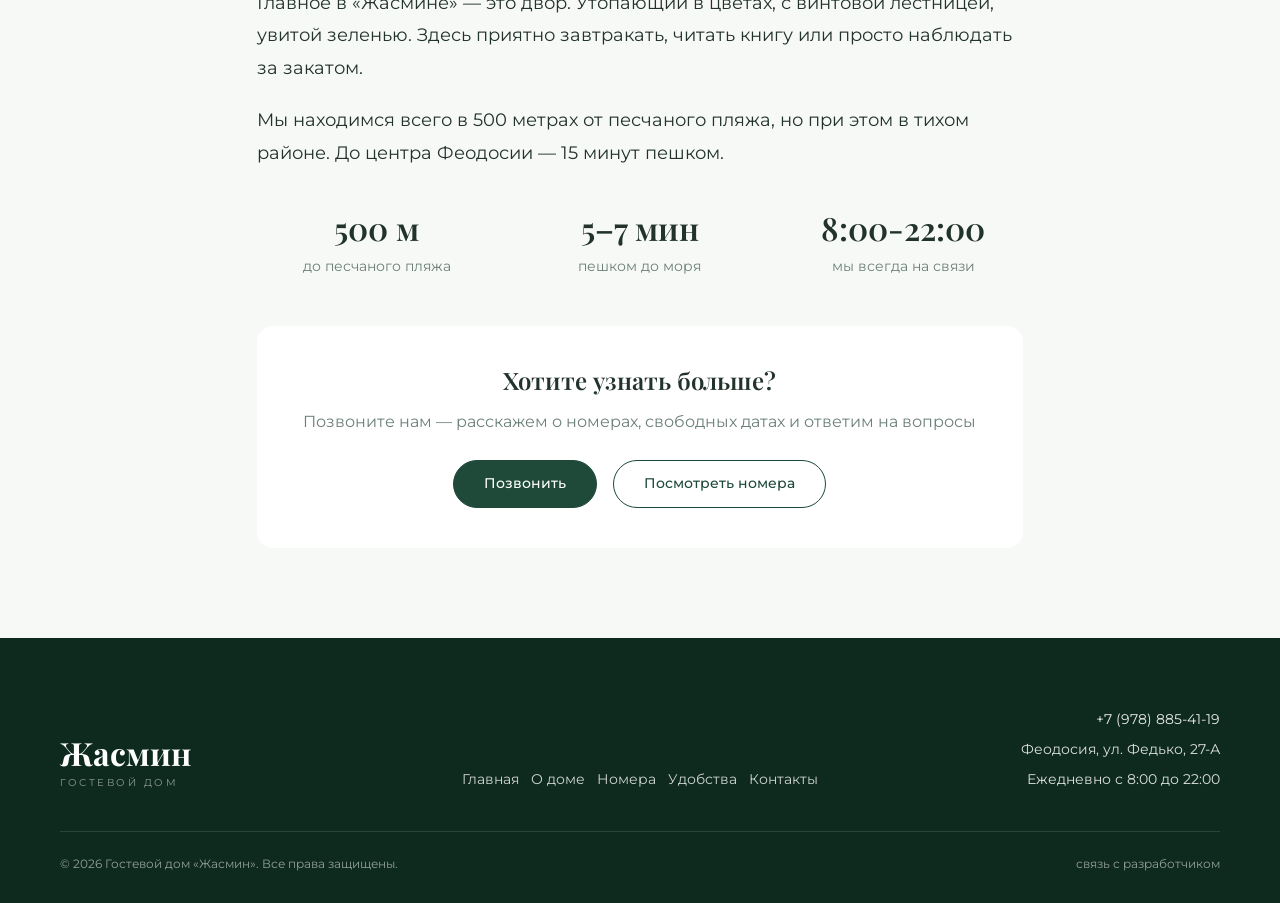
==== commit b2742241: "update" ====
--- a/about.html
+++ b/about.html
@@ -206,7 +206,6 @@
         </div>
         <div class="footer__bottom">
           <p>© 2026 Гостевой дом «Жасмин». Все права защищены.</p>
-          <p>Феодосия, ул. Федько, 27-А</p>
           <p>
             <a
               href="https://t.me/Spichka_AI"
--- a/css/style.css
+++ b/css/style.css
@@ -350,10 +350,16 @@
 /* Цвета хедера — ПОСЛЕ скролла */
 .header--scrolled .logo__name,
 .header--scrolled .logo__sub,
-.header--scrolled .nav a,
 .header--scrolled .phone,
 .header--scrolled .burger {
   color: var(--color-primary);
+}
+
+/* Ссылки навигации в закрытом виде — только на десктопе (там они видны) */
+@media (min-width: 993px) {
+  .header--scrolled .nav a {
+    color: var(--color-primary);
+  }
 }
 
 .header:not(.header--scrolled) .btn--primary {
@@ -1186,10 +1192,7 @@
   .nav.active {
     display: flex;
   }
-  .nav a {
-    color: var(--color-primary) !important;
-    font-size: 16px;
-  }
+
   .nav a::after {
     display: none;
   }
@@ -1280,8 +1283,7 @@
    ========================================= */
 
 #room__text,
-#room__sub,
-.room__burger {
+#room__sub {
   color: var(--color-primary) !important;
 }
 
@@ -1290,10 +1292,16 @@
   color: var(--color-primary) !important;
 }
 
-/* И на всякий случай — весь текст внутри хедера на странице номера */
-.page--room .header--scrolled .nav a,
+/* Телефон в хедере на странице номера — тёмный */
 .page--room .header--scrolled .phone {
   color: var(--color-primary) !important;
+}
+
+/* Ссылки навигации — зелёные ТОЛЬКО когда меню закрыто */
+@media (min-width: 993px) {
+  .page--room .header--scrolled .nav a {
+    color: var(--color-primary) !important;
+  }
 }
 
 .page--room .header--scrolled .btn--primary {
@@ -1633,7 +1641,6 @@
 
 /* Курсор-лупа на кликабельных фото */
 #mainRoomImage,
-.room-card__image img,
 .room-gallery-thumbs .thumb {
   cursor: zoom-in;
 }
@@ -1797,3 +1804,55 @@
   background-color: #8b00ff !important;
   border-color: #8b00ff !important;
 }
+/* =========================================
+   ФИНАЛЬНЫЙ ФИКС: ссылки в мобильном меню — белые
+   Перебивает всё, включая .page--room
+   ========================================= */
+@media (max-width: 992px) {
+  body .nav.active a,
+  body.page--room .nav.active a,
+  body .header--scrolled .nav.active a,
+  body.page--room .header--scrolled .nav.active a,
+  body .header--scrolled .nav.active a {
+    color: var(--color-white) !important;
+  }
+
+  body .nav.active a:hover,
+  body.page--room .nav.active a:hover {
+    color: var(--color-white) !important;
+    background-color: rgba(255, 255, 255, 0.12) !important;
+  }
+}
+/* =========================================
+   FINAL: белые ссылки в мобильном меню (по ID)
+   ========================================= */
+@media (max-width: 992px) {
+  #mainNav.active a {
+    color: #ffffff !important;
+    text-decoration: none !important;
+  }
+
+  #mainNav.active a:hover,
+  #mainNav.active a:focus {
+    color: #ffffff !important;
+    background-color: rgba(255, 255, 255, 0.12) !important;
+  }
+}
+/* =========================================
+   КАРТОЧКА НОМЕРА — вся кликабельна
+   ========================================= */
+.room-card {
+  position: relative;
+  cursor: pointer;
+}
+
+/* Растягиваем ссылку «Подробнее» на всю карточку.
+   ВАЖНО: у .room-card__link НЕ должно быть position: relative,
+   иначе ::after растянется только до кнопки */
+.room-card__link::after {
+  content: "";
+  position: absolute;
+  inset: 0;
+  z-index: 2;
+  cursor: pointer;
+}
